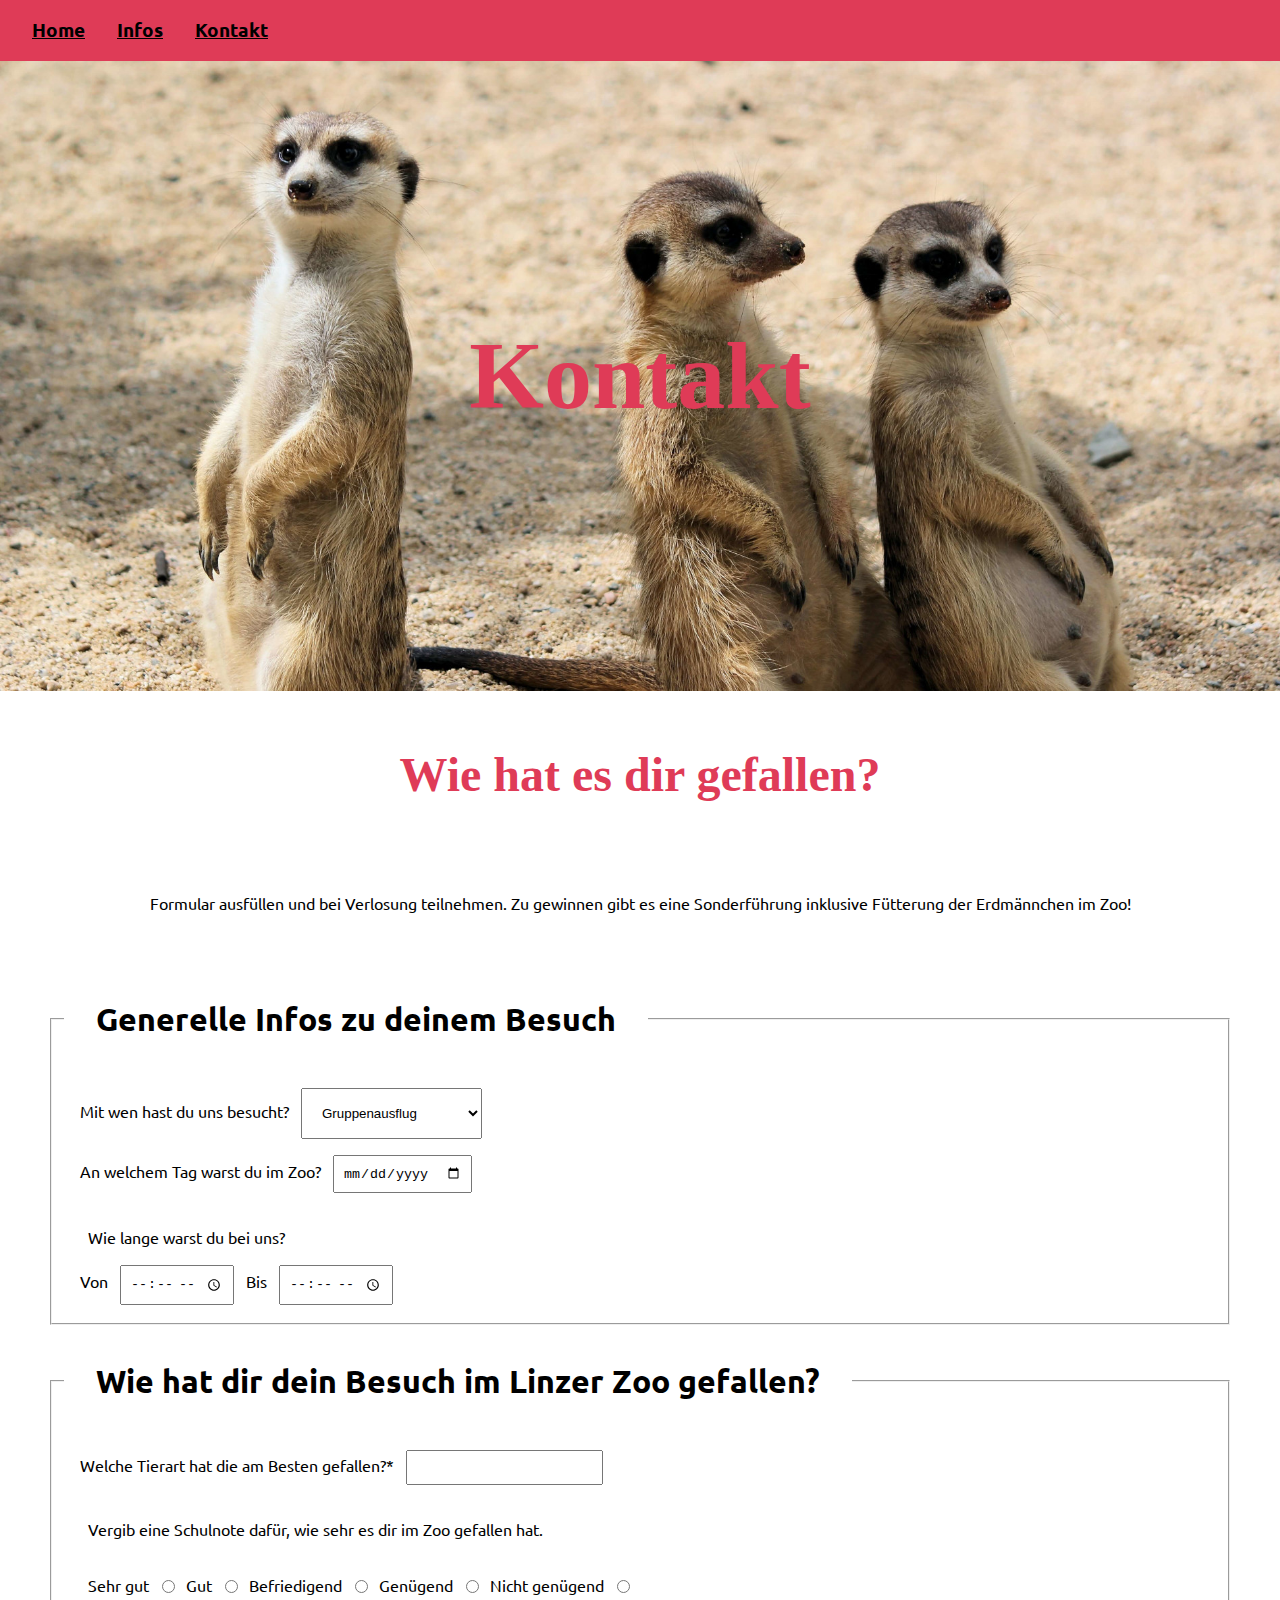
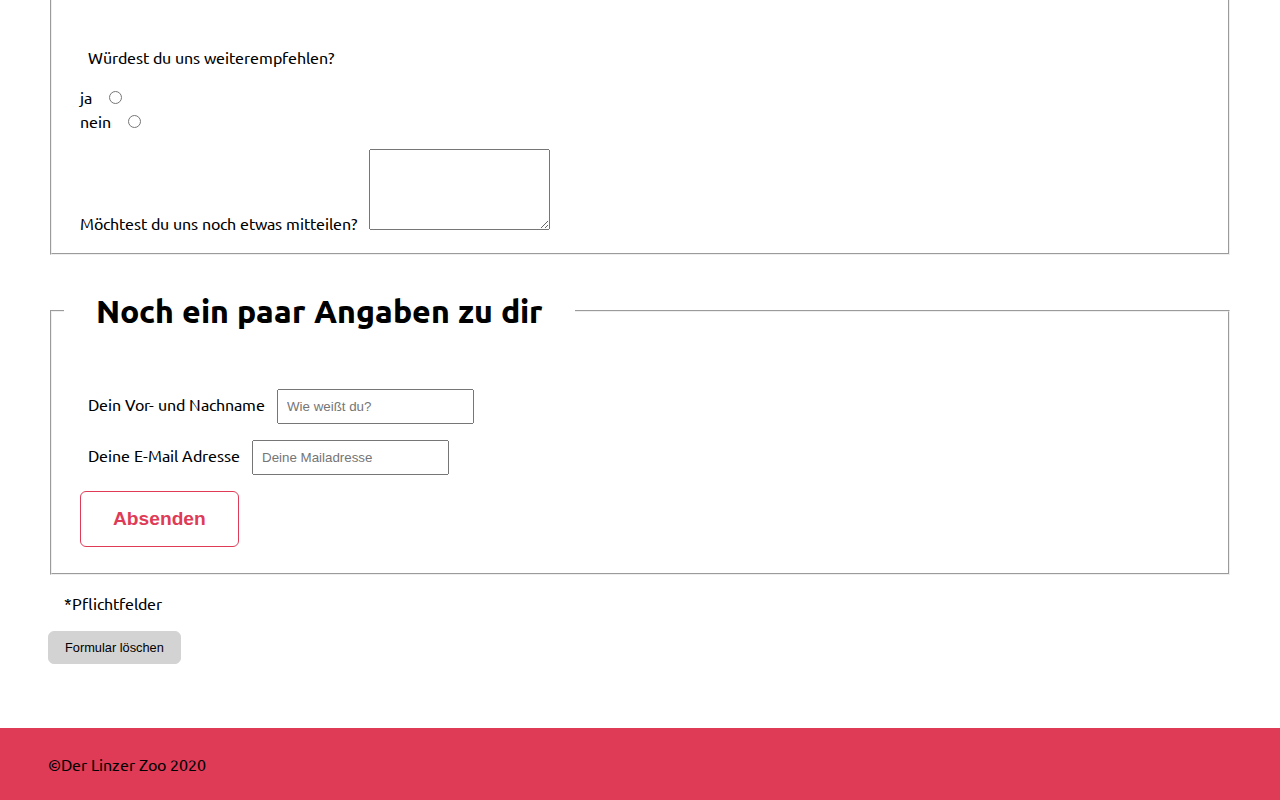
==== kontakt.html @ 2690efec "first draft" ====
<!DOCTYPE html>
<html lang="at-de">
   <head>
      <meta charset="UTF-8">
      <meta name="viewport" content="width=device-width, initial-scale=1">
      <link rel="stylesheet" type="text/css" href="styles.css">
      <title>Kontakt - Der Linzer Zoo</title>
      <meta name="Kontakt - Der Linzer Zoo" content="Kontaktinfos zum Linzer Zoo am Pöstlingberg.">
      <meta name=”robots” content=”noindex, nofollow”>
      <link href="https://fonts.googleapis.com/css2?family=Permanent+Marker&family=Ubuntu:wght@300&display=swap" rel="stylesheet">
      <link rel="apple-touch-icon" sizes="57x57" href="images/apple-icon-57x57.png">
        <link rel="apple-touch-icon" sizes="60x60" href="images/apple-icon-60x60.png">
        <link rel="apple-touch-icon" sizes="72x72" href="images/apple-icon-72x72.png">
        <link rel="apple-touch-icon" sizes="76x76" href="images/apple-icon-76x76.png">
        <link rel="apple-touch-icon" sizes="114x114" href="images/apple-icon-114x114.png">
        <link rel="apple-touch-icon" sizes="120x120" href="images/apple-icon-120x120.png">
        <link rel="apple-touch-icon" sizes="144x144" href="images/apple-icon-144x144.png">
        <link rel="apple-touch-icon" sizes="152x152" href="images/apple-icon-152x152.png">
        <link rel="apple-touch-icon" sizes="180x180" href="images/apple-icon-180x180.png">
        <link rel="icon" type="image/png" sizes="192x192"  href="images/android-icon-192x192.png">
        <link rel="icon" type="image/png" sizes="32x32" href="images/favicon-32x32.png">
        <link rel="icon" type="image/png" sizes="96x96" href="images/favicon-96x96.png">
        <link rel="icon" type="image/png" sizes="16x16" href="images/favicon-16x16.png">
        <link rel="manifest" href="images/manifest.json">
        <meta name="msapplication-TileColor" content="#ffffff">
        <meta name="msapplication-TileImage" content="images/ms-icon-144x144.png">
        <meta name="theme-color" content="#ffffff">
   </head>
</html>

   <body>

      <header>
         <nav>
             <ul>
                 <li><a href="index.html">Home</a></li>
                 <li><a href="infos.html">Infos</a></li>
                 <li><a href="kontakt.html" class="aktuell">Kontakt</a></li>
             </ul>
         </nav>
         <div class="headerImageKontakt">
             <div class="headerText">
                <h1>Kontakt</h1>
            </div>
         </div>
         
      </header>

      <main>
         <article>
            <h2>Wie hat es dir gefallen?</h2>
         </article>

         <article>
            <section>
               <p class="contactFormInfo">Formular ausfüllen und bei Verlosung teilnehmen. Zu gewinnen gibt es eine Sonderführung inklusive Fütterung der Erdmännchen im Zoo!</p>
            </section>
         </article>

         <article>
            <section>
               <forms method="GET" action="ausgabe.html">
                  <fieldset>
                     <legend>Generelle Infos zu deinem Besuch</legend>
                     <div>
                        <label for="besucherinfo">Mit wen hast du uns besucht?</label>
                        <select id="besucherinfo" name="besucherinfo">
                           <option value="familienausflug">Familienausflug</option>
                           <option value="alleinUnterwegs">Allein Unterwegs</option>
                           <option value="gruppenausflug" selected>Gruppenausflug</option>
                           <option value="ausflugMitFreunden">Ausflug mit Freunden</option>
                           <option value="wasAnderes">Was anderes</option>
                        </select>
                     </div>
                     <div>
                        <label for="date">An welchem Tag warst du im Zoo?</label>
                        <input id="date" type="date" name="date" value="date" min="2018-01-01" max="date">
                     </div>
                     <div>
                        <p>Wie lange warst du bei uns?</p>
                        <label for="timeFrom">Von</label>
                        <input id="timeFrom" type="time" name="timeFrom" value="time" min="09:00" max="18:00">
                        <label for="timeTo">Bis</label>
                        <input id="timeTo" type="time" name="timeTo" value="time" min="09:00" max="18:00">
                     </div>
                  </fieldset>

                  <fieldset>
                     <legend>Wie hat dir dein Besuch im Linzer Zoo gefallen?</legend>
                     <div>
                        <label for="aminals">Welche Tierart hat die am Besten gefallen?*</label>
                        <input id="animals" type="text" list="animalList" name="animals" required>
                        <datalist id="animalList">
                           <option value="Schimpanse">
                           <option value="Goldfisch">
                           <option value="Ponny">
                           <option value="Schlange">
                        </datalist>
                     </div>
                     <div>
                        <p>Vergib eine Schulnote dafür, wie sehr es dir im Zoo gefallen hat.</p>
                        <div class="formLike">
                           <label for="1">Sehr gut</label>
                           <input id="1" type="radio" name="like" value="1">
                           <br>
                           <label for="2">Gut</label>
                           <input id="2" type="radio" name="like" value="1">
                           <br>
                           <label for="3">Befriedigend</label>
                           <input id="3" type="radio" name="like" value="1">
                           <br>
                           <label for="4">Genügend</label>
                           <input id="4" type="radio" name="like" value="1">
                           <br>
                           <label for="5">Nicht genügend</label>
                           <input id="5" type="radio" name="like" value="1">
                     </div>
                     </div>
                      <div>
                        <p>Würdest du uns weiterempfehlen?</p>
                        <label for="yes">ja</label>
                        <input id="yes" type="radio" name="recc" value="recc">
                        <br>
                        <label for="no">nein</label>
                        <input id="no" type="radio" name="recc" value="recc">
                     </div>
                     <div>
                        <label for="comment">Möchtest du uns noch etwas mitteilen?</label>
                        <textarea id="comment" name="comment" rows="5" cols="20"></textarea>
                    </div>
                  </fieldset>
                  <fieldset>
                     <legend>Noch ein paar Angaben zu dir</legend>
                     <div>
                        <div>
                           <label for="name">Dein Vor- und Nachname</label>
                           <input id="name" type="text" name="name" value="" placeholder="Wie weißt du?">
                       </div>
       
                       <div>
                           <label for="email">Deine E-Mail Adresse</label>
                           <input id="email" type="email" name="email" value="" placeholder="Deine Mailadresse">
                       </div>
                       <div class="buttonSubmit">
                           <button type="submit">Absenden</button>
                       </div>
                  </fieldset>

                  
                  <p>*Pflichtfelder</p>
                  <button class="buttonReset" type="reset">Formular löschen</button>

               </forms>
            </section>
         </article>

         
      </main>

      <footer>
        <p>&copy;Der Linzer Zoo 2020</p>
    </footer>

   </body>

</html>
---- styles.css ----
/*
color scheme:
-------------
#0F7173 turquoise
#DF3B57 dark pink
#EE4B6A light pink
#EF8354 peach
#D8A47F pale pink

font-family: 'Permanent Marker', cursive;
font-family: 'Ubuntu', sans-serif;

*/

body {
    margin: 0;
    background-color: white;
    color: black;
    line-height: 1.5;
    font-family: 'Ubuntu', sans-serif;   
}

h1 {
    font-family: 'Permanent Marker', cursive;
    color: #DF3B57;
    font-size: 6rem;
    padding: 2rem;
    margin: 0;
}

h2 {
    font-family: 'Permanent Marker', cursive;
    color: #DF3B57;
    font-size: 3rem;
    padding: 2rem;
    margin: 0;
    text-align: center;
}

h3 {
    font-family: 'Ubuntu', sans-serif;
    color: black;
    font-size: 2rem;
    padding: 2rem;
    margin: 0;
    text-align: center;
    font-weight: bold;
}

p {
    color: black;
    padding: 1rem;
    margin: 0;
}

button {
    padding: 1rem 2rem 1rem 2rem;
}

nav {
    background-color: #DF3B57;
}

nav ul {
    margin: 0;
    padding: 1rem;
    display: flex;
    list-style: none;
 }

nav a {
    color: black;
    padding: 1rem;
    font-size: 1.2rem;
    font-weight: bold;
}

.headerImageIndex {
    background: url(images/home.jpg) no-repeat fixed;
    background-size: cover;
    padding: 0;
    height: 70vh;
    color: white;
    position: relative;
    display: flex;
    justify-content: center;
    align-items: center;

}

.headerImageInfos {
    background: url(images/infos.jpg) no-repeat fixed;
    background-size: cover;
    padding: 0;
    height: 70vh;
    color: white;
    position: relative;
    display: flex;
    justify-content: center;
    align-items: center;

}

.headerImageKontakt {
    background: url(images/kontakt.jpg) no-repeat fixed;
    background-size: cover;
    padding: 0;
    height: 70vh;
    color: white;
    position: relative;
    display: flex;
    justify-content: center;
    align-items: center;

}

.headerText {
    text-align: center;
}

button {
    background-color: white;
    border: 1px solid #DF3B57;
    color: #DF3B57;
    padding: 1rem 2rem 1rem 2rem;
    text-align: center;
    text-decoration: none;
    display: inline-block;
    font-size: 1.2rem;
    font-weight: bold;
    border-radius: 6px;

}

button:hover {
    background-color: #EE4B6A;
    color: black
}

article {
    margin: 0;
    padding: 1rem 3rem 1rem 3rem;
}

.animalsArticle {
    display: flex;
    justify-content: center;
    text-align: center;
    flex-wrap: wrap;
}

.animalsSection {
    flex-grow: 1;
    flex-shrink: 1;
    flex-basis: 25%;
    padding: 3rem;
    margin: 3rem;
    box-shadow: 10px 10px #DF3B57;
    background-color: rgb(221, 221, 217);
}

.animalsSection ul {
    list-style: none;
    text-decoration: none;
}

.animalsSection li {
    text-align: center;
    font-size: 1.2rem;
    font-weight: bolder;
}



dl {
    padding: 1rem 3rem 1rem 3rem;
}

dt {
    font-family: 'Ubuntu', sans-serif;
    color: black;
    font-size: 2rem;  
}


.video {
    display:flex;
    justify-content: center;
    text-align: center;
}

iframe {
    border: 3px solid #DF3B57;
    max-width:auto;
}

img {
    max-width: 80%;
    height: auto;
    display: block;
    margin-left: auto;
    margin-right: auto;
}

footer {
    margin-top: 3rem;
    padding: 0.5rem 2rem 0.5rem 2rem;
    background-color: #DF3B57;
    color: black;
}

table {
    width: 90%;
    padding: 3rem;
    margin: 3rem;
    border-collapse: collapse;
    border: 1px solid #DF3B57;
    
}

th {
    background-color: #DF3B57;
    color: white;
    padding: 1rem;
    border: 1px solid #DF3B57;
    

}

tr {
    padding: 1rem;
    border: 1px solid #DF3B57;
    text-align: left;
}

tr:hover {
    background-color: #ffa8a8;
}

tr:nth-child(even) {
    background-color: #e4e4e4;
}


td {
    padding: 1rem;
    border: 1px solid #DF3B57;
}

select {
    padding: 1rem;
}

div {
    padding: 0.5rem;
}

input {
    padding: 0.5rem;
}

label {
    padding: 0.5rem;
}

legend {
    padding: 0.5rem;
    font-family: 'Ubuntu', sans-serif;
    color: black;
    font-size: 2rem;
    padding: 2rem;
    margin: 0;
    font-weight: bold;
}

.buttonReset {
    background-color: lightgray;
    color: black;
    border-color: lightgrey;
    padding: 0.5rem 1rem 0.5rem 1rem;
    text-align: center;
    text-decoration: none;
    display: inline-block;
    font-size: 0.8rem;
    font-weight: 500;
    border-radius: 6px;
}

.buttonReset:hover {
    background-color:rgb(165, 162, 162);
    color: black
}

.contactFormInfo {
    text-align: center;
}

.formLike {
    display: flex;
}
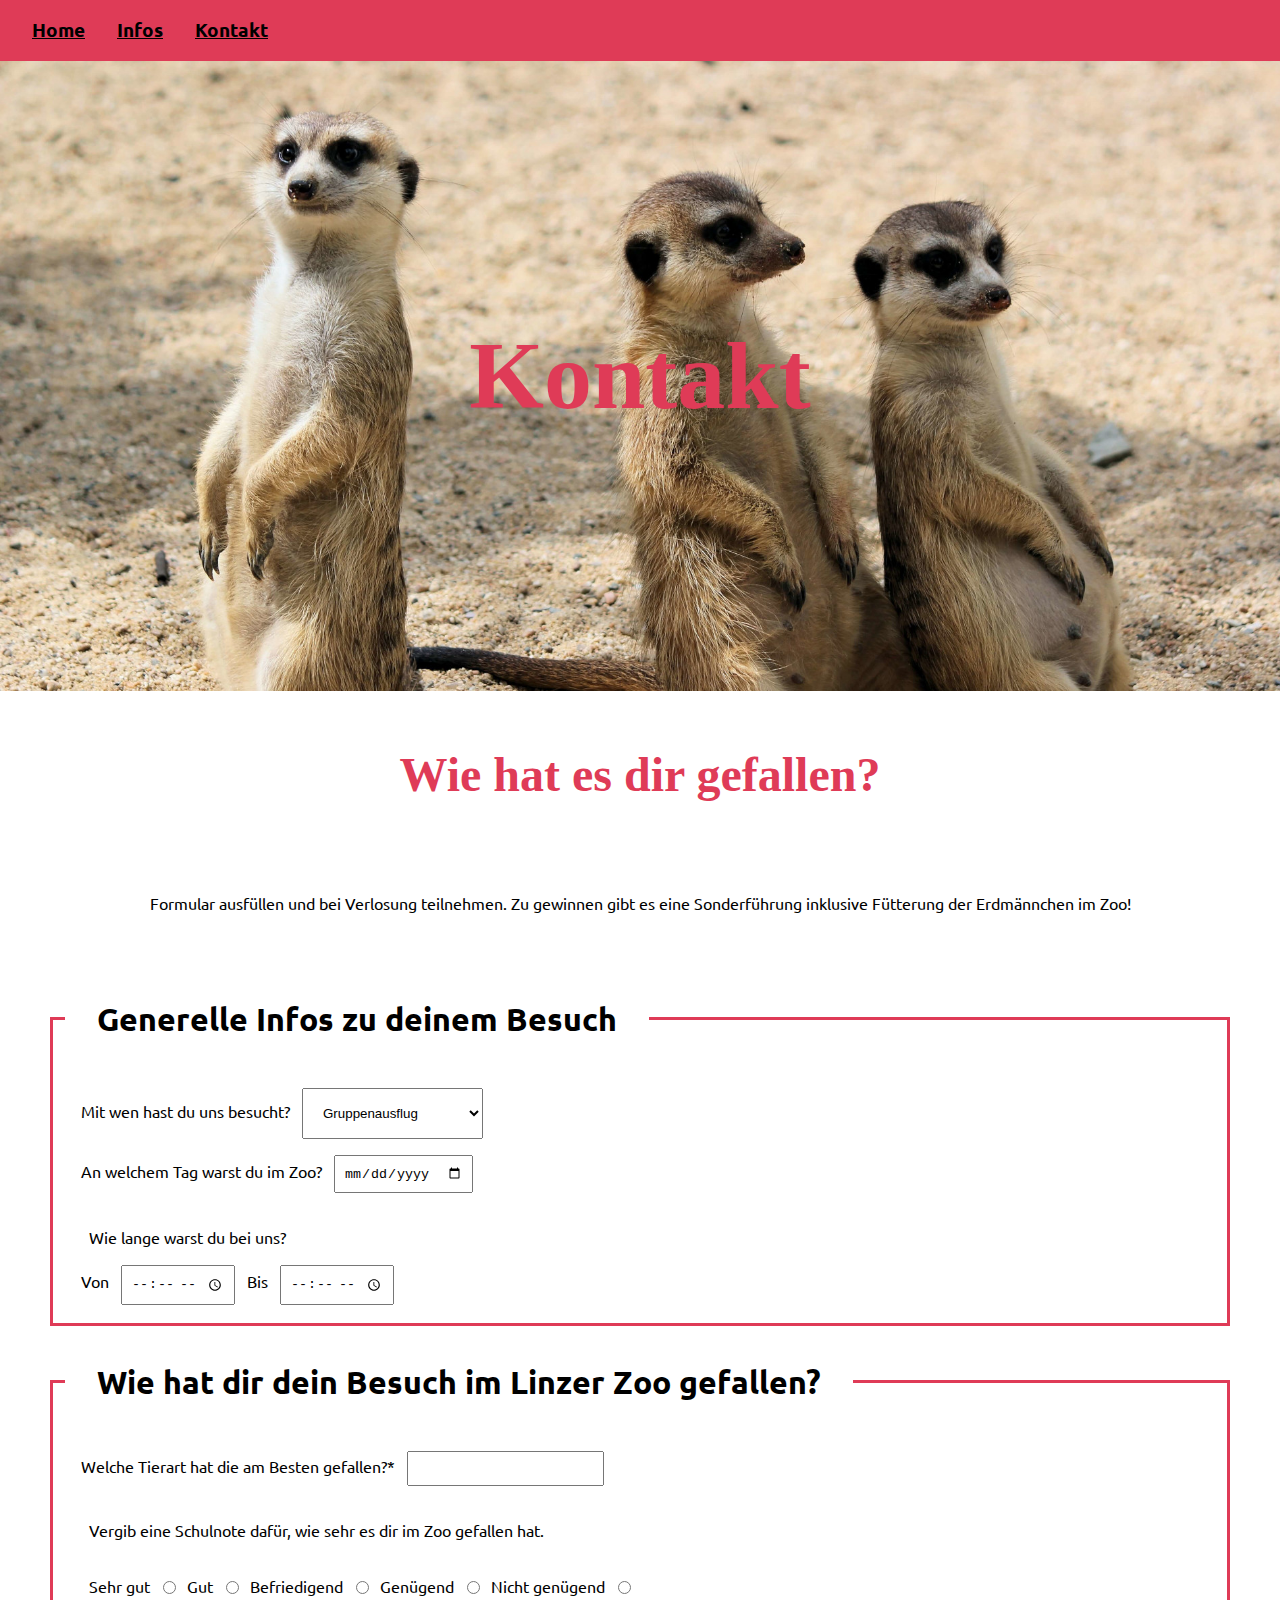
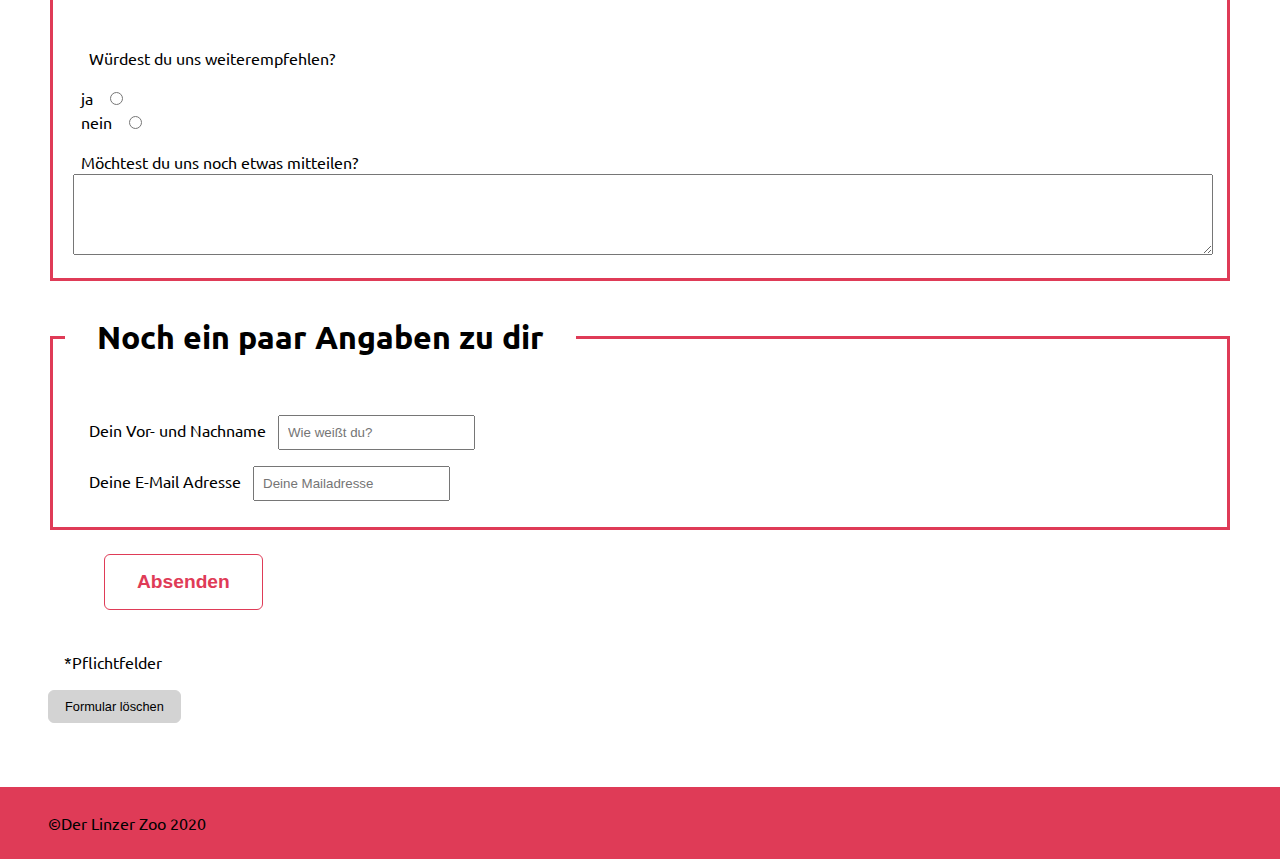
==== commit 4d2d850a: "styling forms" ====
--- a/kontakt.html
+++ b/kontakt.html
@@ -141,11 +141,14 @@
                            <label for="email">Deine E-Mail Adresse</label>
                            <input id="email" type="email" name="email" value="" placeholder="Deine Mailadresse">
                        </div>
-                       <div class="buttonSubmit">
-                           <button type="submit">Absenden</button>
-                       </div>
+                       
                   </fieldset>
 
+                  <article>
+                     <div class="buttonSubmit">
+                        <button type="submit">Absenden</button>
+                    </div>
+                  </article>
                   
                   <p>*Pflichtfelder</p>
                   <button class="buttonReset" type="reset">Formular löschen</button>
--- a/styles.css
+++ b/styles.css
@@ -273,6 +273,8 @@
     font-weight: bold;
 }
 
+
+
 .buttonReset {
     background-color: lightgray;
     color: black;
@@ -297,4 +299,13 @@
 
 .formLike {
     display: flex;
+}
+
+textarea {
+    width: 100%;
+}
+
+fieldset {
+    background-color:white;
+    border: 3px solid #DF3B57;
 }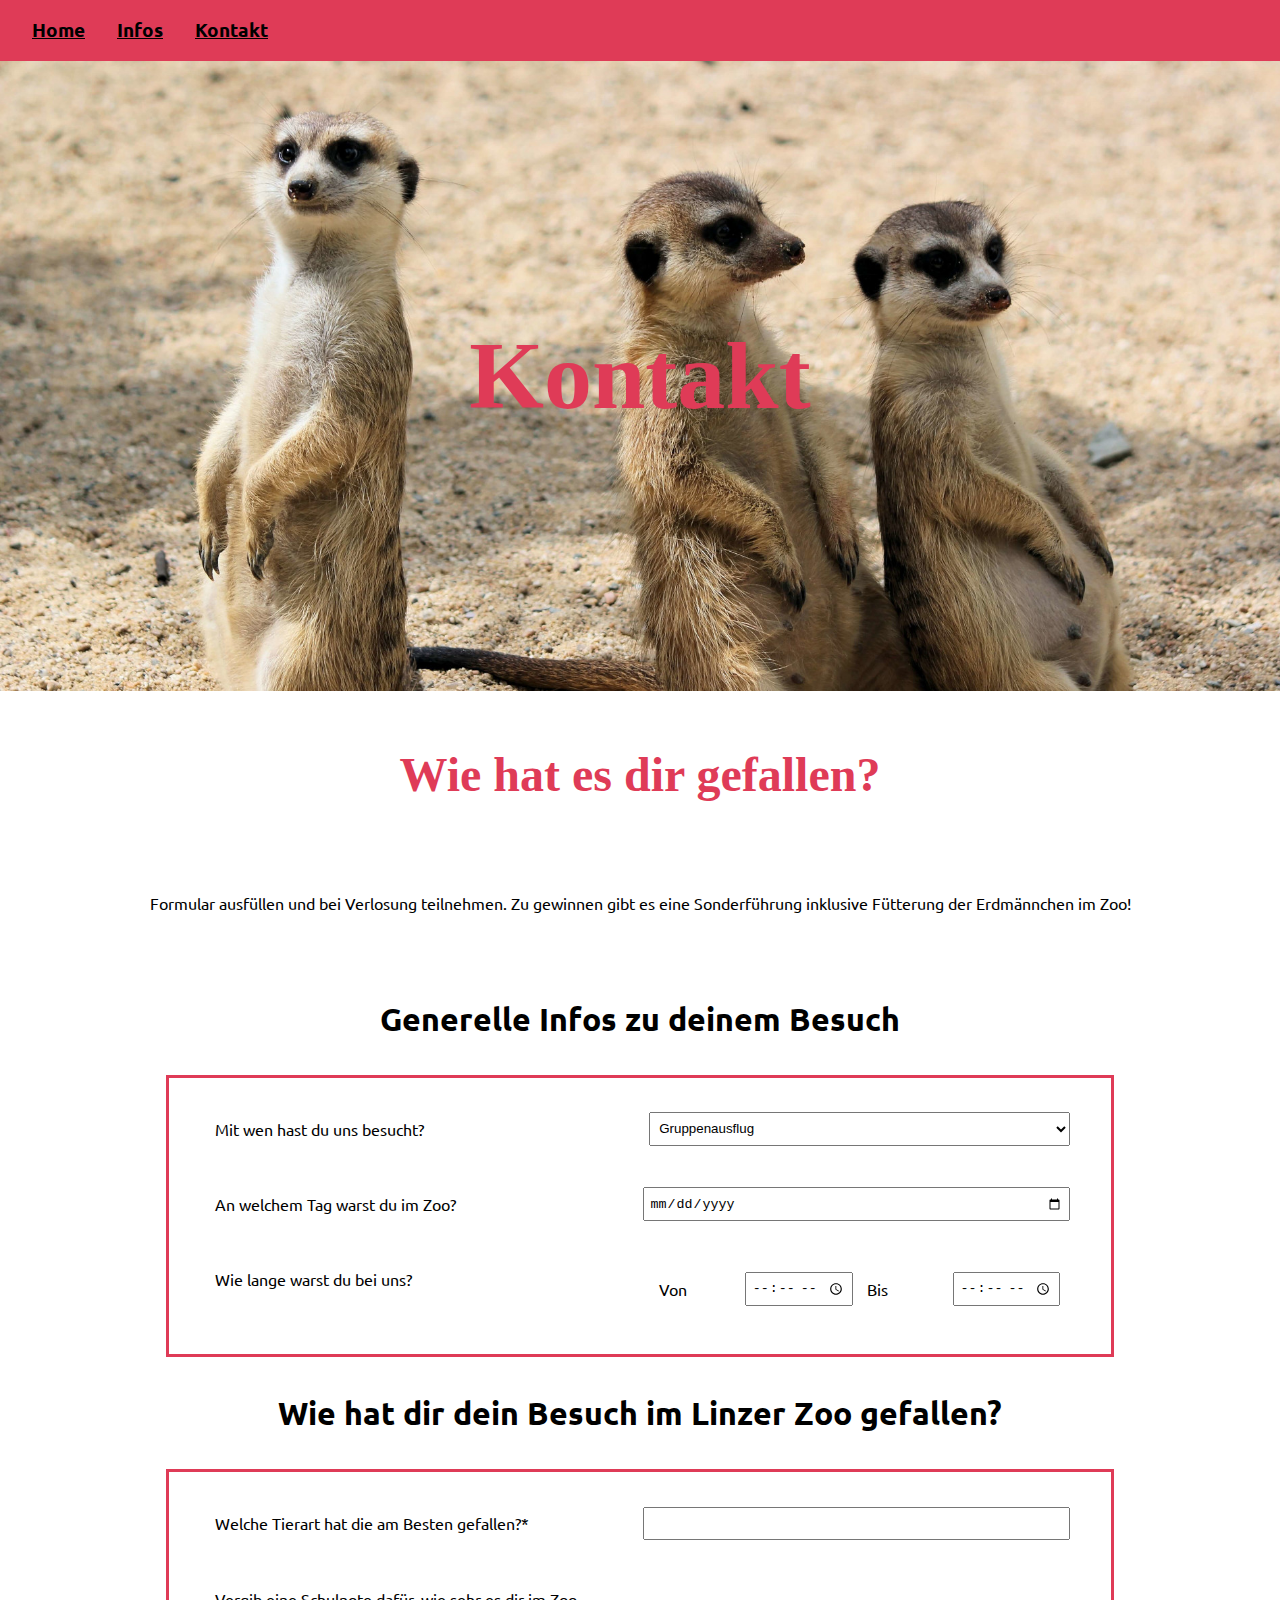
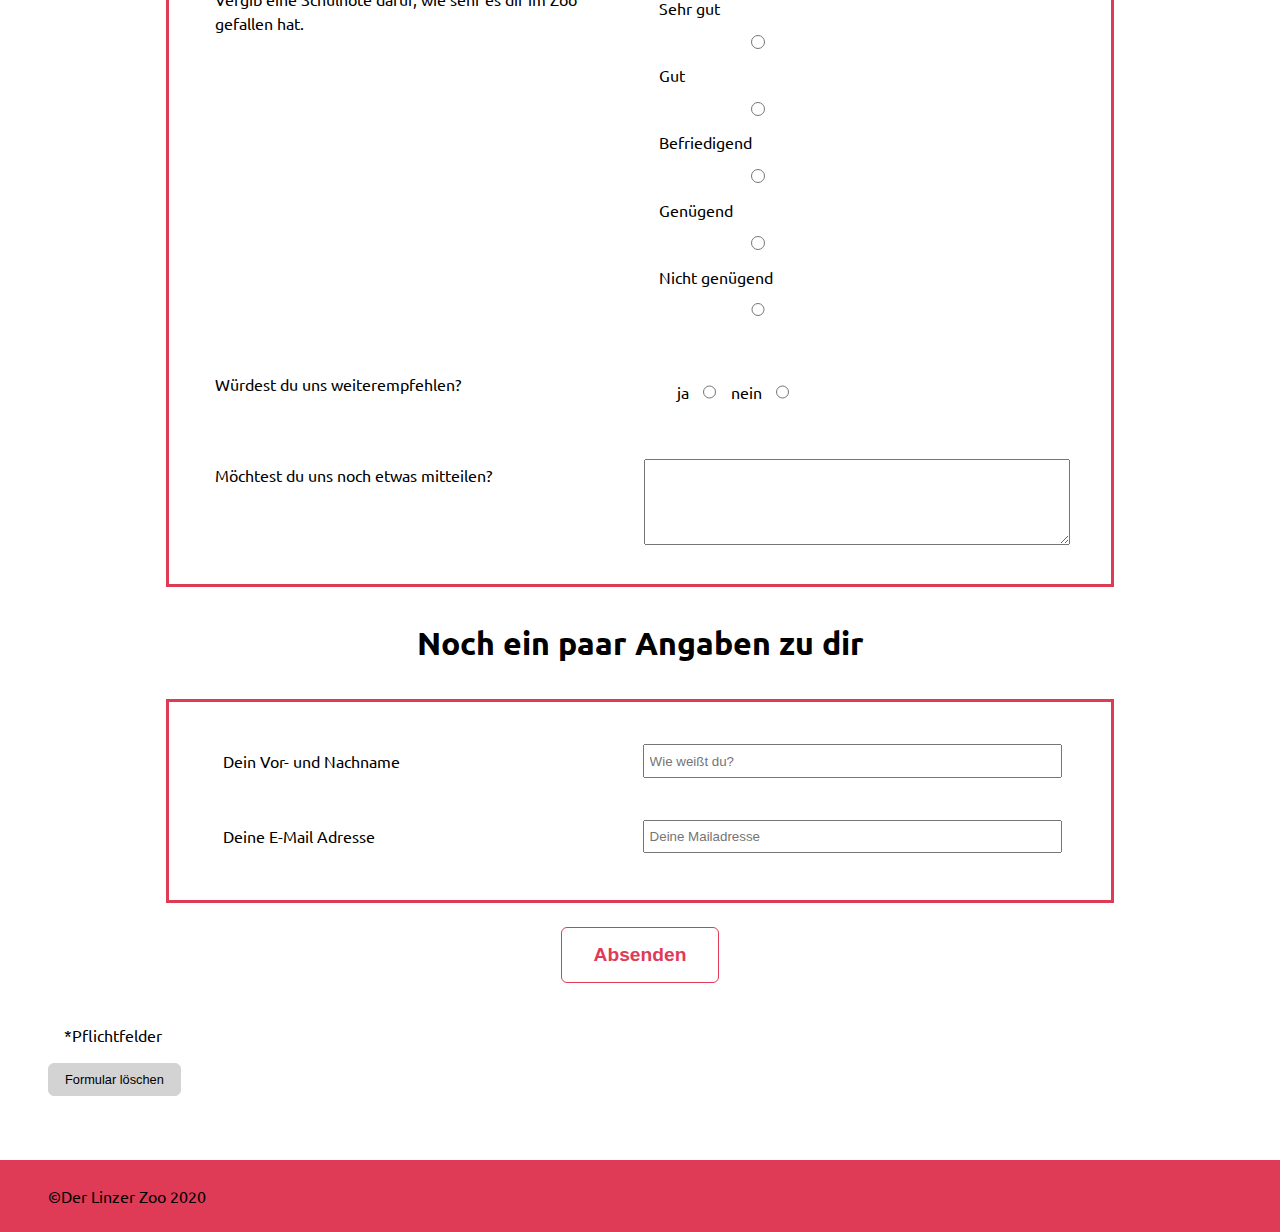
==== commit b19bad5e: "iframe and forms styled" ====
--- a/kontakt.html
+++ b/kontakt.html
@@ -60,11 +60,11 @@
          <article>
             <section>
                <forms method="GET" action="ausgabe.html">
+                  <legend>Generelle Infos zu deinem Besuch</legend>
                   <fieldset>
-                     <legend>Generelle Infos zu deinem Besuch</legend>
-                     <div>
-                        <label for="besucherinfo">Mit wen hast du uns besucht?</label>
-                        <select id="besucherinfo" name="besucherinfo">
+                     <div class="form">
+                        <label class="formLabel" for="besucherinfo">Mit wen hast du uns besucht?</label>
+                        <select class="formLabel" id="besucherinfo" name="besucherinfo">
                            <option value="familienausflug">Familienausflug</option>
                            <option value="alleinUnterwegs">Allein Unterwegs</option>
                            <option value="gruppenausflug" selected>Gruppenausflug</option>
@@ -72,24 +72,27 @@
                            <option value="wasAnderes">Was anderes</option>
                         </select>
                      </div>
-                     <div>
-                        <label for="date">An welchem Tag warst du im Zoo?</label>
-                        <input id="date" type="date" name="date" value="date" min="2018-01-01" max="date">
+                     <div class="form">
+                        <label class="formLabel" for="date">An welchem Tag warst du im Zoo?</label>
+                        <input  class="formLabel" id="date" type="date" name="date" value="date" min="2018-01-01" max="date">
                      </div>
-                     <div>
-                        <p>Wie lange warst du bei uns?</p>
-                        <label for="timeFrom">Von</label>
-                        <input id="timeFrom" type="time" name="timeFrom" value="time" min="09:00" max="18:00">
-                        <label for="timeTo">Bis</label>
-                        <input id="timeTo" type="time" name="timeTo" value="time" min="09:00" max="18:00">
+                     
+                     <div class="form">
+                        <p class="formLabel">Wie lange warst du bei uns?</p>
+                        <div class="formLabel form3">
+                           <label class="formLabel" for="timeFrom">Von</label>
+                           <input class="formLabel" id="timeFrom" type="time" name="timeFrom" value="time" min="09:00" max="18:00">
+                           <label class="formLabel" for="timeTo">Bis</label>
+                           <input class="formLabel" id="timeTo" type="time" name="timeTo" value="time" min="09:00" max="18:00">
+                        </div>
                      </div>
                   </fieldset>
-
+                  
+                  <legend>Wie hat dir dein Besuch im Linzer Zoo gefallen?</legend>
                   <fieldset>
-                     <legend>Wie hat dir dein Besuch im Linzer Zoo gefallen?</legend>
-                     <div>
-                        <label for="aminals">Welche Tierart hat die am Besten gefallen?*</label>
-                        <input id="animals" type="text" list="animalList" name="animals" required>
+                     <div class="form">
+                        <label class="formLabel" for="aminals">Welche Tierart hat die am Besten gefallen?*</label>
+                        <input class="formLabel" id="animals" type="text" list="animalList" name="animals" required>
                         <datalist id="animalList">
                            <option value="Schimpanse">
                            <option value="Goldfisch">
@@ -97,49 +100,51 @@
                            <option value="Schlange">
                         </datalist>
                      </div>
-                     <div>
-                        <p>Vergib eine Schulnote dafür, wie sehr es dir im Zoo gefallen hat.</p>
-                        <div class="formLike">
-                           <label for="1">Sehr gut</label>
-                           <input id="1" type="radio" name="like" value="1">
+                     <div class="form">                       
+                        <p class="formLabel">Vergib eine Schulnote dafür, wie sehr es dir im Zoo gefallen hat.</p>
+                        <div class="formLike formLabel form2">
+                           <label class="formLabel" for="1">Sehr gut</label>
+                           <input class="formLabel" id="1" type="radio" name="like" value="1">
                            <br>
-                           <label for="2">Gut</label>
-                           <input id="2" type="radio" name="like" value="1">
+                           <label class="formLabel" for="2">Gut</label>
+                           <input class="formLabel" id="2" type="radio" name="like" value="1">
                            <br>
-                           <label for="3">Befriedigend</label>
-                           <input id="3" type="radio" name="like" value="1">
+                           <label class="formLabel" for="3">Befriedigend</label>
+                           <input class="formLabel" id="3" type="radio" name="like" value="1">
                            <br>
-                           <label for="4">Genügend</label>
-                           <input id="4" type="radio" name="like" value="1">
+                           <label class="formLabel" for="4">Genügend</label>
+                           <input class="formLabel" id="4" type="radio" name="like" value="1">
                            <br>
-                           <label for="5">Nicht genügend</label>
-                           <input id="5" type="radio" name="like" value="1">
+                           <label class="formLabel" for="5">Nicht genügend</label>
+                           <input class="formLabel" id="5" type="radio" name="like" value="1">
                      </div>
                      </div>
-                      <div>
-                        <p>Würdest du uns weiterempfehlen?</p>
-                        <label for="yes">ja</label>
-                        <input id="yes" type="radio" name="recc" value="recc">
-                        <br>
-                        <label for="no">nein</label>
-                        <input id="no" type="radio" name="recc" value="recc">
+                      <div class="form">
+                        <p class="formLabel">Würdest du uns weiterempfehlen?</p>
+                        <div class="form3">
+                           <label class="formLabel" for="yes">ja</label>
+                           <input class="formLabel" id="yes" type="radio" name="recc" value="recc">
+                           <br>
+                           <label class="formLabel" for="no">nein</label>
+                           <input class="formLabel" id="no" type="radio" name="recc" value="recc">
+                        </div>
                      </div>
-                     <div>
-                        <label for="comment">Möchtest du uns noch etwas mitteilen?</label>
-                        <textarea id="comment" name="comment" rows="5" cols="20"></textarea>
+                     <div class="form">
+                        <label class="formLabel" for="comment">Möchtest du uns noch etwas mitteilen?</label>
+                        <textarea class="formLabel" id="comment" name="comment" rows="5" cols="20"></textarea>
                     </div>
                   </fieldset>
+                  <legend>Noch ein paar Angaben zu dir</legend>
                   <fieldset>
-                     <legend>Noch ein paar Angaben zu dir</legend>
                      <div>
-                        <div>
-                           <label for="name">Dein Vor- und Nachname</label>
-                           <input id="name" type="text" name="name" value="" placeholder="Wie weißt du?">
+                        <div class="form">
+                           <label class="formLabel" for="name">Dein Vor- und Nachname</label>
+                           <input class="formLabel" id="name" type="text" name="name" value="" placeholder="Wie weißt du?">
                        </div>
        
-                       <div>
-                           <label for="email">Deine E-Mail Adresse</label>
-                           <input id="email" type="email" name="email" value="" placeholder="Deine Mailadresse">
+                       <div class="form">
+                           <label class="formLabel" for="email">Deine E-Mail Adresse</label>
+                           <input class="formLabel" id="email" type="email" name="email" value="" placeholder="Deine Mailadresse">
                        </div>
                        
                   </fieldset>
--- a/styles.css
+++ b/styles.css
@@ -189,11 +189,26 @@
     text-align: center;
 }
 
-iframe {
-    border: 3px solid #DF3B57;
-    max-width:auto;
-}
-
+.embedContainer {   /* responsive iframe! */
+    position: relative;
+    width: calc(75vh * 1.77);
+    height: 75vh;
+    /*
+    width: 100%;
+    height: 0;
+    padding-bottom: 175%;
+    */
+}
+
+.embed-container iframe {
+    position: absolute; 
+    top: 0; 
+    left: 0; 
+    width: 100%; 
+    height: 100%;
+  }
+
+  
 img {
     max-width: 80%;
     height: auto;
@@ -271,6 +286,7 @@
     padding: 2rem;
     margin: 0;
     font-weight: bold;
+    text-align: center;
 }
 
 
@@ -308,4 +324,39 @@
 fieldset {
     background-color:white;
     border: 3px solid #DF3B57;
-}+    margin-left: 10%;
+    margin-right: 10%;
+}
+
+.form {
+    display: flex;
+    margin: 1rem;    
+}
+
+.form2 {
+    display: flex;
+    flex-wrap: wrap;
+}
+
+.form3 {
+    display: flex;
+}
+
+.formLabel {
+    flex-basis: 50%;
+    padding: 0.3rem;
+    margin: 0.3rem;
+}
+
+.buttonSubmit {
+    text-align: center;
+}
+
+/* 
+.formSelect {
+    background-color: lightgrey;
+    flex-basis: 50%;
+    padding: 1rem;
+    margin: 1rem;
+}
+ */